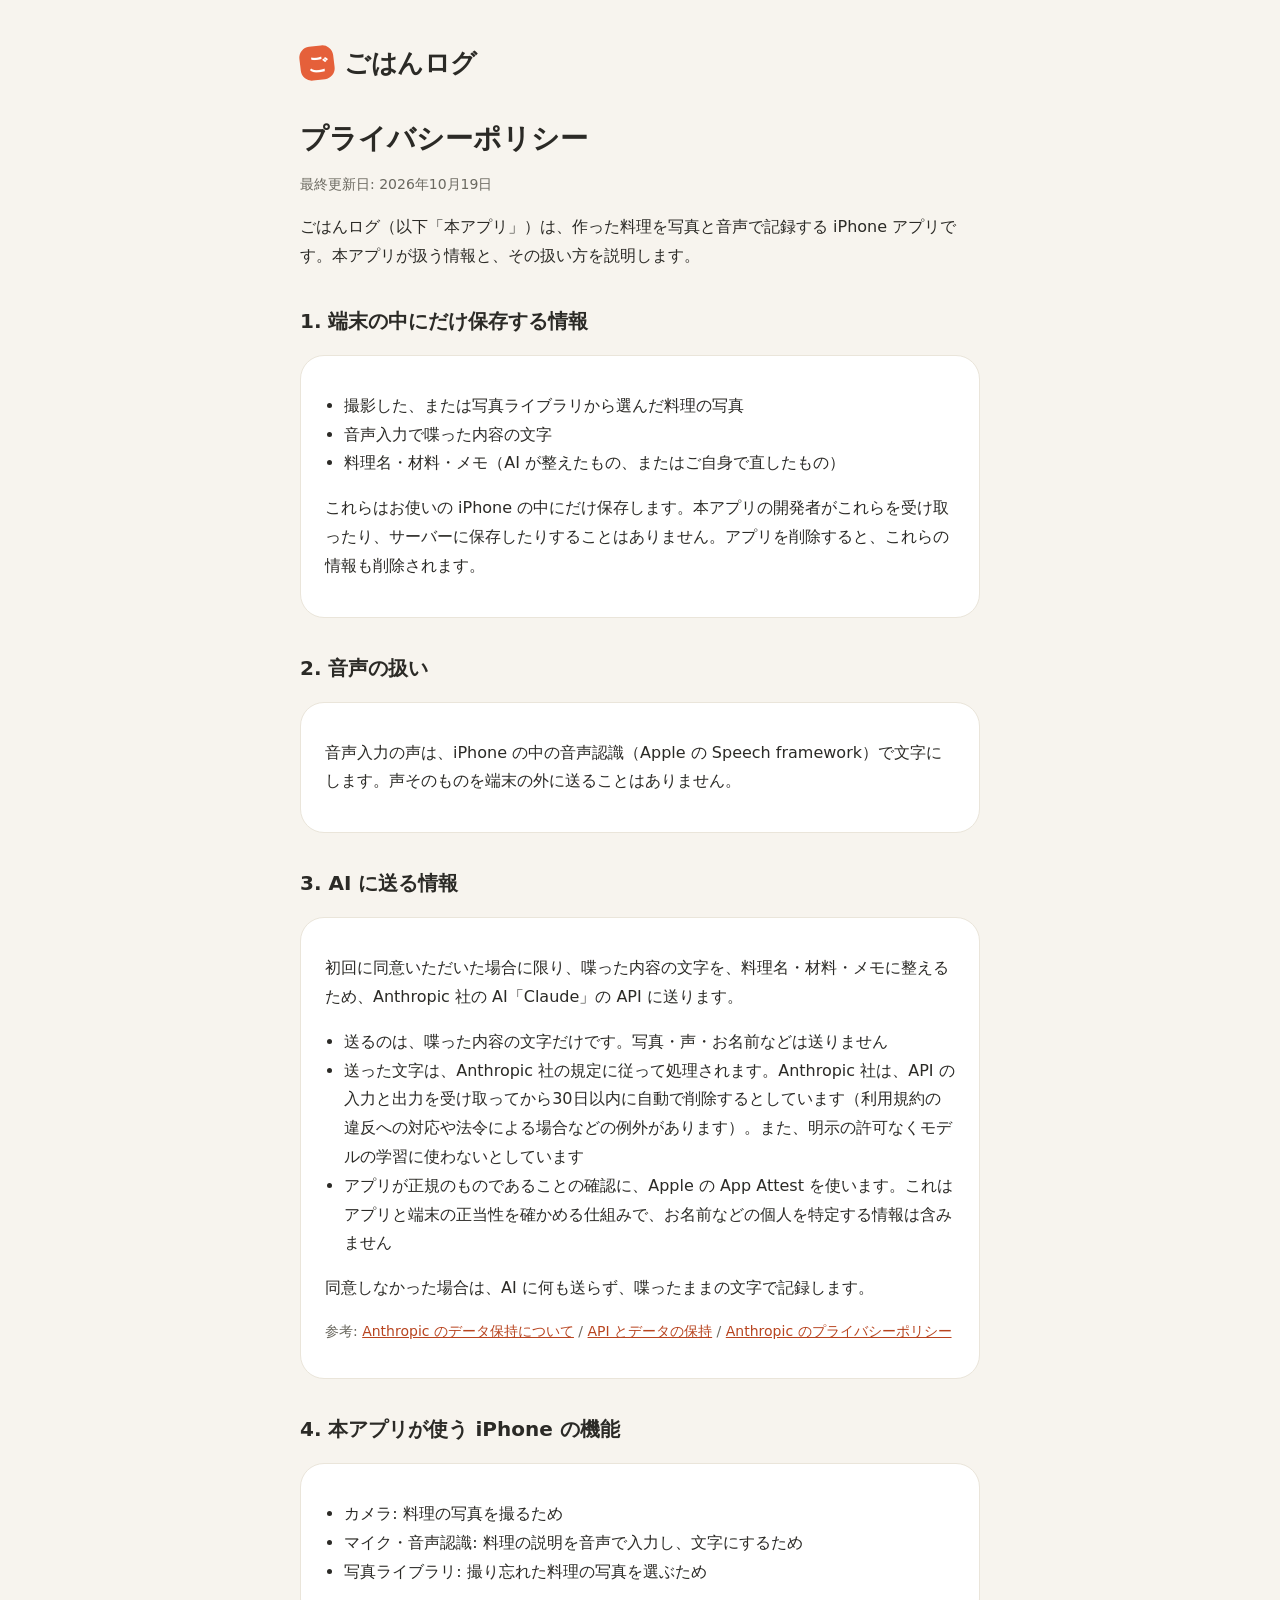
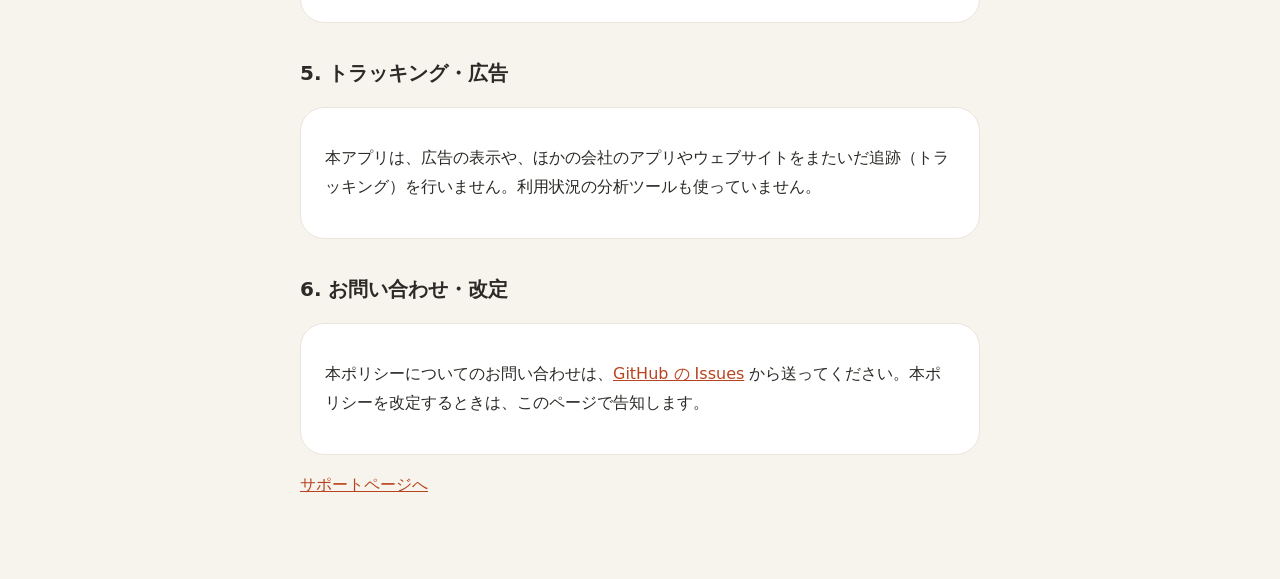
==== privacy.html @ 2d75fbc0 "サポートページとプライバシーポリシーを置く" ====
<!doctype html>
<html lang="ja">
<head>
<meta charset="utf-8">
<meta name="viewport" content="width=device-width, initial-scale=1">
<title>ごはんログ プライバシーポリシー</title>
<link rel="stylesheet" href="style.css">
</head>
<body>
<main>
  <div class="brand"><span class="mark">ご</span>ごはんログ</div>
  <h1>プライバシーポリシー</h1>
  <p class="muted">最終更新日: 2026年10月19日</p>

  <p>ごはんログ（以下「本アプリ」）は、作った料理を写真と音声で記録する iPhone アプリです。本アプリが扱う情報と、その扱い方を説明します。</p>

  <h2>1. 端末の中にだけ保存する情報</h2>
  <div class="card">
    <ul>
      <li>撮影した、または写真ライブラリから選んだ料理の写真</li>
      <li>音声入力で喋った内容の文字</li>
      <li>料理名・材料・メモ（AI が整えたもの、またはご自身で直したもの）</li>
    </ul>
    <p>これらはお使いの iPhone の中にだけ保存します。本アプリの開発者がこれらを受け取ったり、サーバーに保存したりすることはありません。アプリを削除すると、これらの情報も削除されます。</p>
  </div>

  <h2>2. 音声の扱い</h2>
  <div class="card">
    <p>音声入力の声は、iPhone の中の音声認識（Apple の Speech framework）で文字にします。声そのものを端末の外に送ることはありません。</p>
  </div>

  <h2>3. AI に送る情報</h2>
  <div class="card">
    <p>初回に同意いただいた場合に限り、喋った内容の文字を、料理名・材料・メモに整えるため、Anthropic 社の AI「Claude」の API に送ります。</p>
    <ul>
      <li>送るのは、喋った内容の文字だけです。写真・声・お名前などは送りません</li>
      <li>送った文字は、Anthropic 社の規定に従って処理されます。Anthropic 社は、API の入力と出力を受け取ってから30日以内に自動で削除するとしています（利用規約の違反への対応や法令による場合などの例外があります）。また、明示の許可なくモデルの学習に使わないとしています</li>
      <li>アプリが正規のものであることの確認に、Apple の App Attest を使います。これはアプリと端末の正当性を確かめる仕組みで、お名前などの個人を特定する情報は含みません</li>
    </ul>
    <p>同意しなかった場合は、AI に何も送らず、喋ったままの文字で記録します。</p>
    <p class="muted">参考: <a href="https://privacy.claude.com/en/articles/7996866-how-long-does-anthropic-store-my-organizations-data">Anthropic のデータ保持について</a> / <a href="https://platform.claude.com/docs/en/manage-claude/api-and-data-retention">API とデータの保持</a> / <a href="https://www.anthropic.com/legal/privacy">Anthropic のプライバシーポリシー</a></p>
  </div>

  <h2>4. 本アプリが使う iPhone の機能</h2>
  <div class="card">
    <ul>
      <li>カメラ: 料理の写真を撮るため</li>
      <li>マイク・音声認識: 料理の説明を音声で入力し、文字にするため</li>
      <li>写真ライブラリ: 撮り忘れた料理の写真を選ぶため</li>
    </ul>
  </div>

  <h2>5. トラッキング・広告</h2>
  <div class="card">
    <p>本アプリは、広告の表示や、ほかの会社のアプリやウェブサイトをまたいだ追跡（トラッキング）を行いません。利用状況の分析ツールも使っていません。</p>
  </div>

  <h2>6. お問い合わせ・改定</h2>
  <div class="card">
    <p>本ポリシーについてのお問い合わせは、<a href="https://github.com/masa101127/gohan-log-site/issues">GitHub の Issues</a> から送ってください。本ポリシーを改定するときは、このページで告知します。</p>
  </div>

  <p><a href="index.html">サポートページへ</a></p>
</main>
</body>
</html>
---- style.css ----
:root { --bg: #F7F4EE; --surface: #FFFFFF; --line: #EAE5DA; --ink: #2B2A26; --muted: #6B6960; --accent-text: #B8441F; }
* { box-sizing: border-box; }
body { margin: 0; background: var(--bg); color: var(--ink); font-family: "Hiragino Maru Gothic ProN", "Hiragino Sans", system-ui, sans-serif; line-height: 1.8; }
main { max-width: 720px; margin: 0 auto; padding: 40px 20px 64px; }
.brand { display: flex; align-items: center; gap: 10px; font-family: ui-rounded, system-ui, sans-serif; font-weight: 900; font-size: 26px; letter-spacing: -0.5px; }
.mark { width: 34px; height: 34px; border-radius: 11px; background: #E5603A; color: #fff; display: grid; place-items: center; font-size: 20px; transform: rotate(-7deg); }
h1 { font-family: ui-rounded, system-ui, sans-serif; font-weight: 800; font-size: 28px; line-height: 1.4; margin: 32px 0 8px; }
h2 { font-family: ui-rounded, system-ui, sans-serif; font-weight: 800; font-size: 20px; margin: 32px 0 8px; }
.card { background: var(--surface); border: 1px solid var(--line); border-radius: 24px; padding: 20px 24px; margin: 16px 0; }
.muted { color: var(--muted); font-size: 14px; }
a { color: var(--accent-text); }
ul { padding-left: 1.2em; }
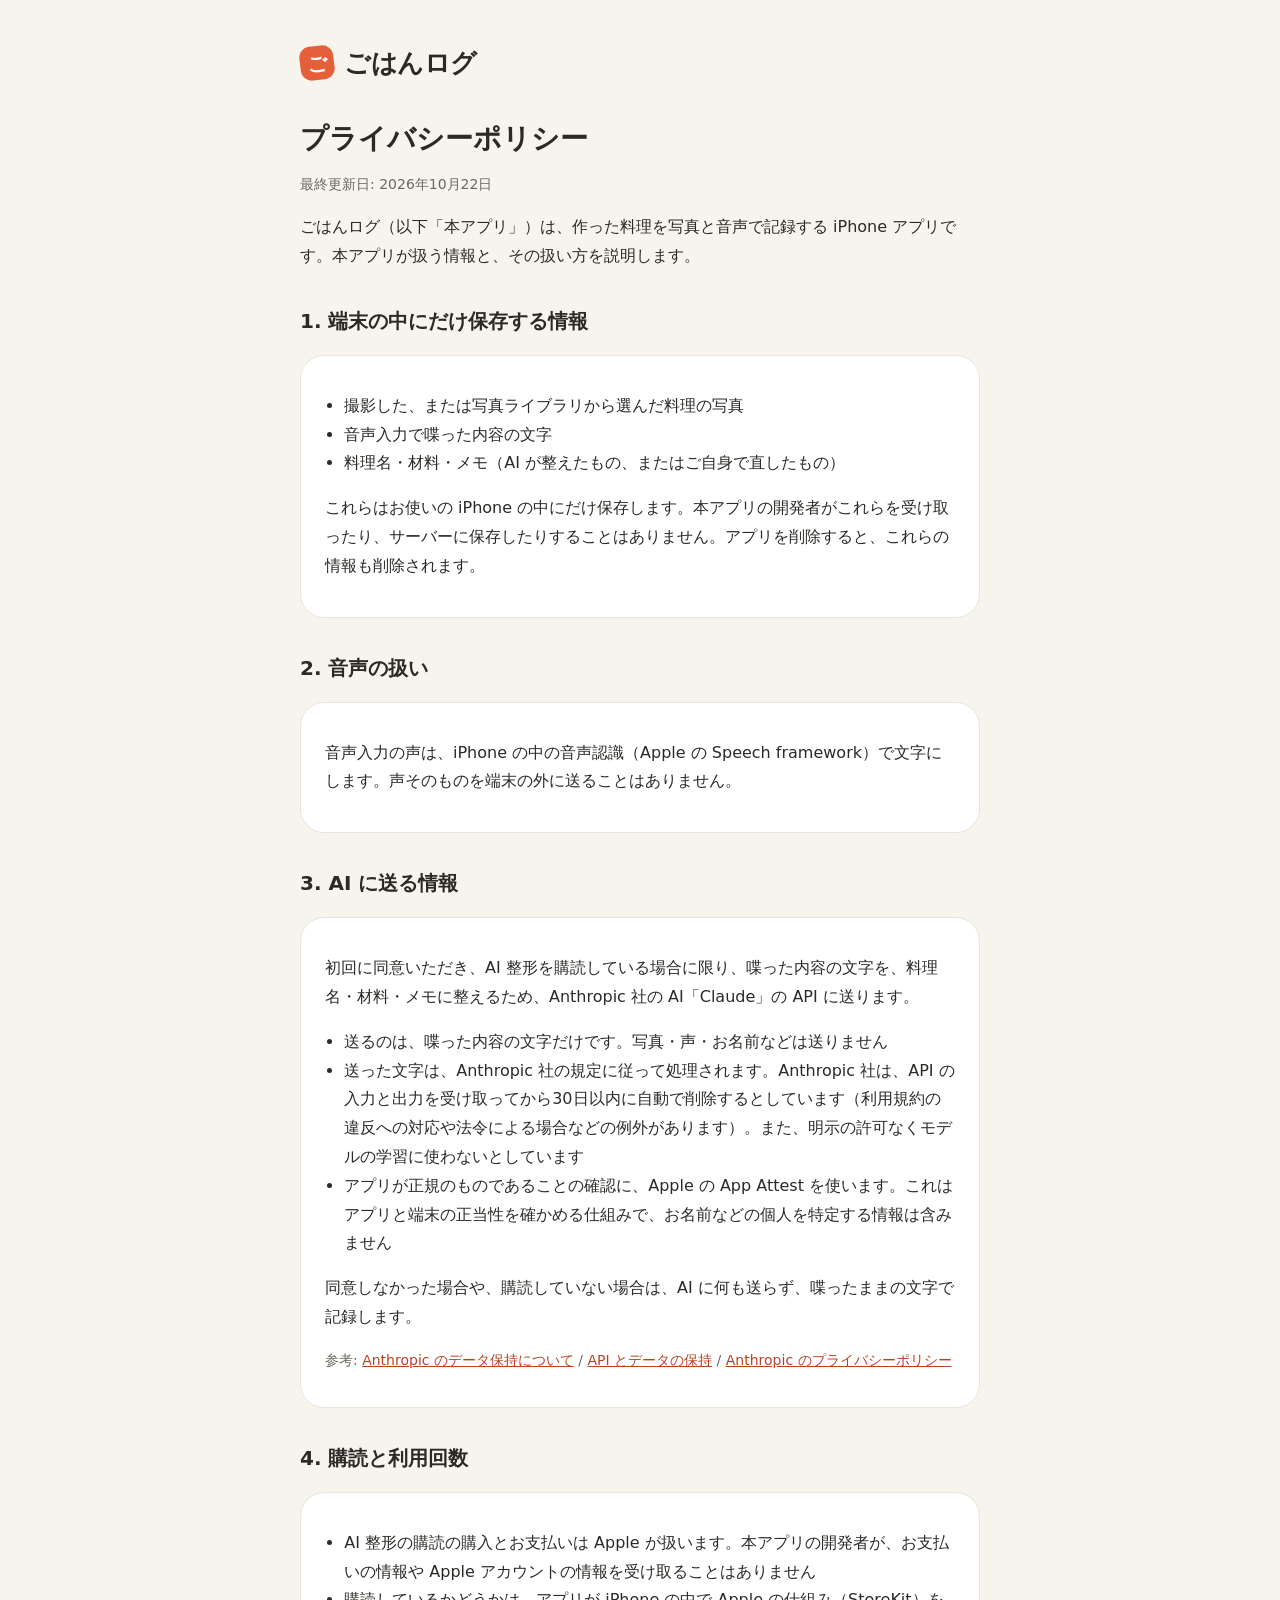
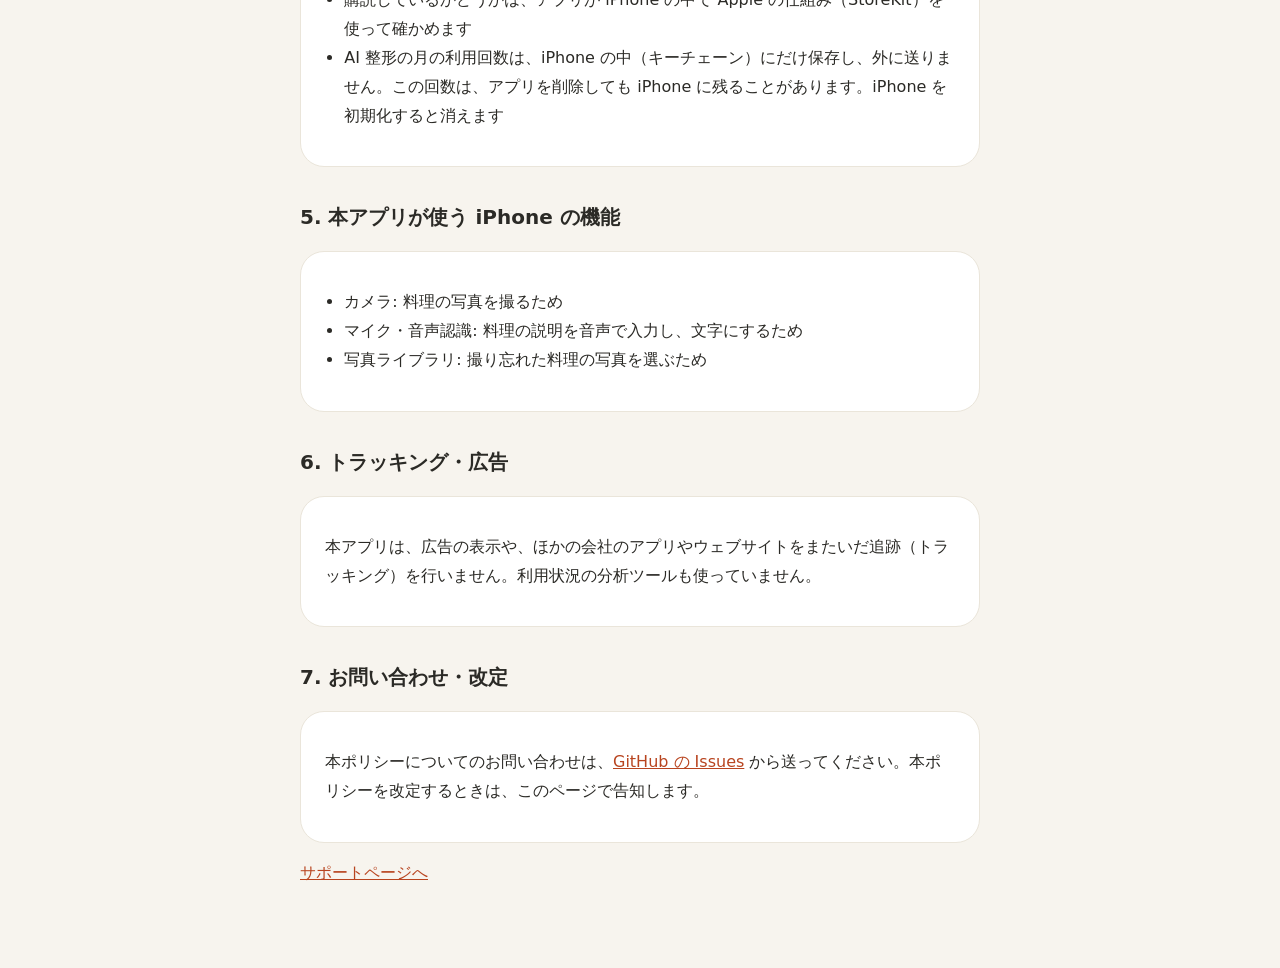
==== commit 47cf6088: "AI 整形の購読について、サポートとプライバシーポリシーに書き足す - サポート: 料金・月100回の数え方・解約と復元の方法・返金の窓口、利用規約へのリンク - プライバシーポリシー: AI に送る" ====
--- a/privacy.html
+++ b/privacy.html
@@ -10,7 +10,7 @@
 <main>
   <div class="brand"><span class="mark">ご</span>ごはんログ</div>
   <h1>プライバシーポリシー</h1>
-  <p class="muted">最終更新日: 2026年10月19日</p>
+  <p class="muted">最終更新日: 2026年10月22日</p>
 
   <p>ごはんログ（以下「本アプリ」）は、作った料理を写真と音声で記録する iPhone アプリです。本アプリが扱う情報と、その扱い方を説明します。</p>
 
@@ -31,17 +31,26 @@
 
   <h2>3. AI に送る情報</h2>
   <div class="card">
-    <p>初回に同意いただいた場合に限り、喋った内容の文字を、料理名・材料・メモに整えるため、Anthropic 社の AI「Claude」の API に送ります。</p>
+    <p>初回に同意いただき、AI 整形を購読している場合に限り、喋った内容の文字を、料理名・材料・メモに整えるため、Anthropic 社の AI「Claude」の API に送ります。</p>
     <ul>
       <li>送るのは、喋った内容の文字だけです。写真・声・お名前などは送りません</li>
       <li>送った文字は、Anthropic 社の規定に従って処理されます。Anthropic 社は、API の入力と出力を受け取ってから30日以内に自動で削除するとしています（利用規約の違反への対応や法令による場合などの例外があります）。また、明示の許可なくモデルの学習に使わないとしています</li>
       <li>アプリが正規のものであることの確認に、Apple の App Attest を使います。これはアプリと端末の正当性を確かめる仕組みで、お名前などの個人を特定する情報は含みません</li>
     </ul>
-    <p>同意しなかった場合は、AI に何も送らず、喋ったままの文字で記録します。</p>
+    <p>同意しなかった場合や、購読していない場合は、AI に何も送らず、喋ったままの文字で記録します。</p>
     <p class="muted">参考: <a href="https://privacy.claude.com/en/articles/7996866-how-long-does-anthropic-store-my-organizations-data">Anthropic のデータ保持について</a> / <a href="https://platform.claude.com/docs/en/manage-claude/api-and-data-retention">API とデータの保持</a> / <a href="https://www.anthropic.com/legal/privacy">Anthropic のプライバシーポリシー</a></p>
   </div>
 
-  <h2>4. 本アプリが使う iPhone の機能</h2>
+  <h2>4. 購読と利用回数</h2>
+  <div class="card">
+    <ul>
+      <li>AI 整形の購読の購入とお支払いは Apple が扱います。本アプリの開発者が、お支払いの情報や Apple アカウントの情報を受け取ることはありません</li>
+      <li>購読しているかどうかは、アプリが iPhone の中で Apple の仕組み（StoreKit）を使って確かめます</li>
+      <li>AI 整形の月の利用回数は、iPhone の中（キーチェーン）にだけ保存し、外に送りません。この回数は、アプリを削除しても iPhone に残ることがあります。iPhone を初期化すると消えます</li>
+    </ul>
+  </div>
+
+  <h2>5. 本アプリが使う iPhone の機能</h2>
   <div class="card">
     <ul>
       <li>カメラ: 料理の写真を撮るため</li>
@@ -50,12 +59,12 @@
     </ul>
   </div>
 
-  <h2>5. トラッキング・広告</h2>
+  <h2>6. トラッキング・広告</h2>
   <div class="card">
     <p>本アプリは、広告の表示や、ほかの会社のアプリやウェブサイトをまたいだ追跡（トラッキング）を行いません。利用状況の分析ツールも使っていません。</p>
   </div>
 
-  <h2>6. お問い合わせ・改定</h2>
+  <h2>7. お問い合わせ・改定</h2>
   <div class="card">
     <p>本ポリシーについてのお問い合わせは、<a href="https://github.com/masa101127/gohan-log-site/issues">GitHub の Issues</a> から送ってください。本ポリシーを改定するときは、このページで告知します。</p>
   </div>
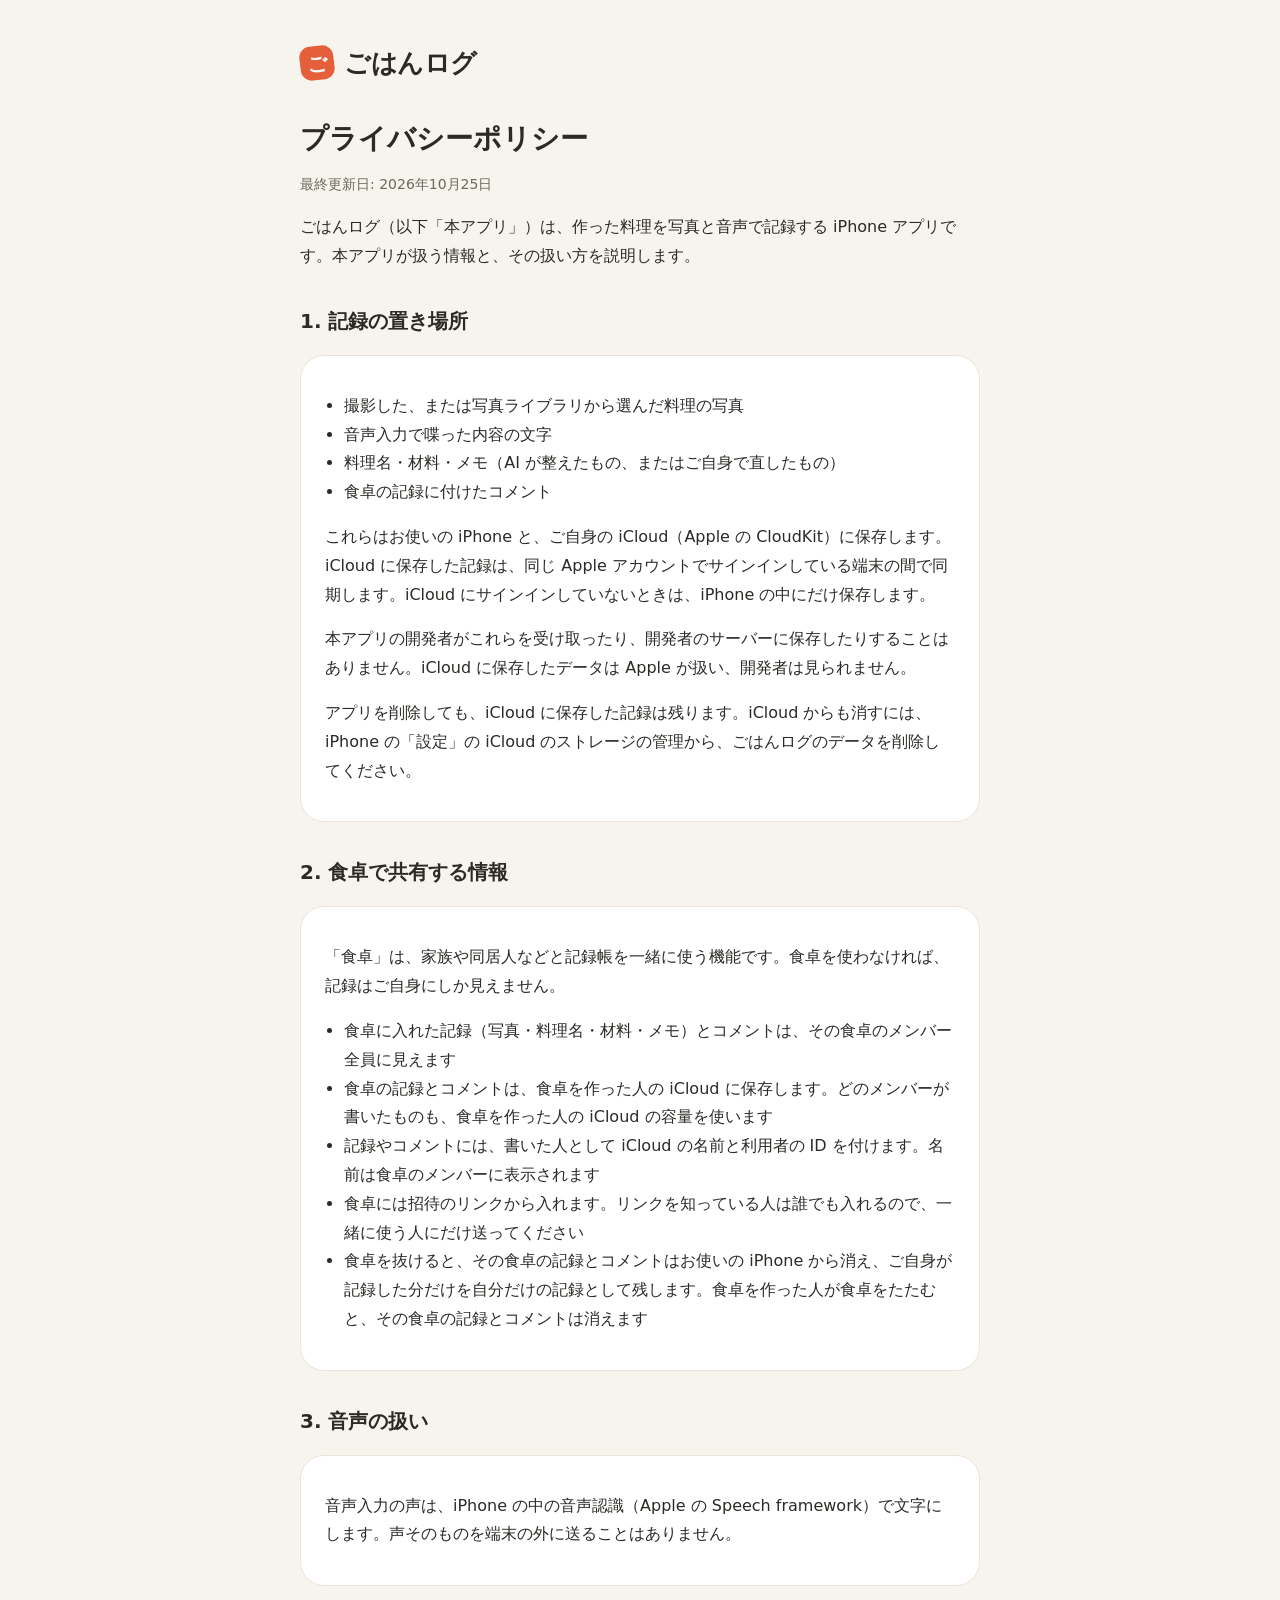
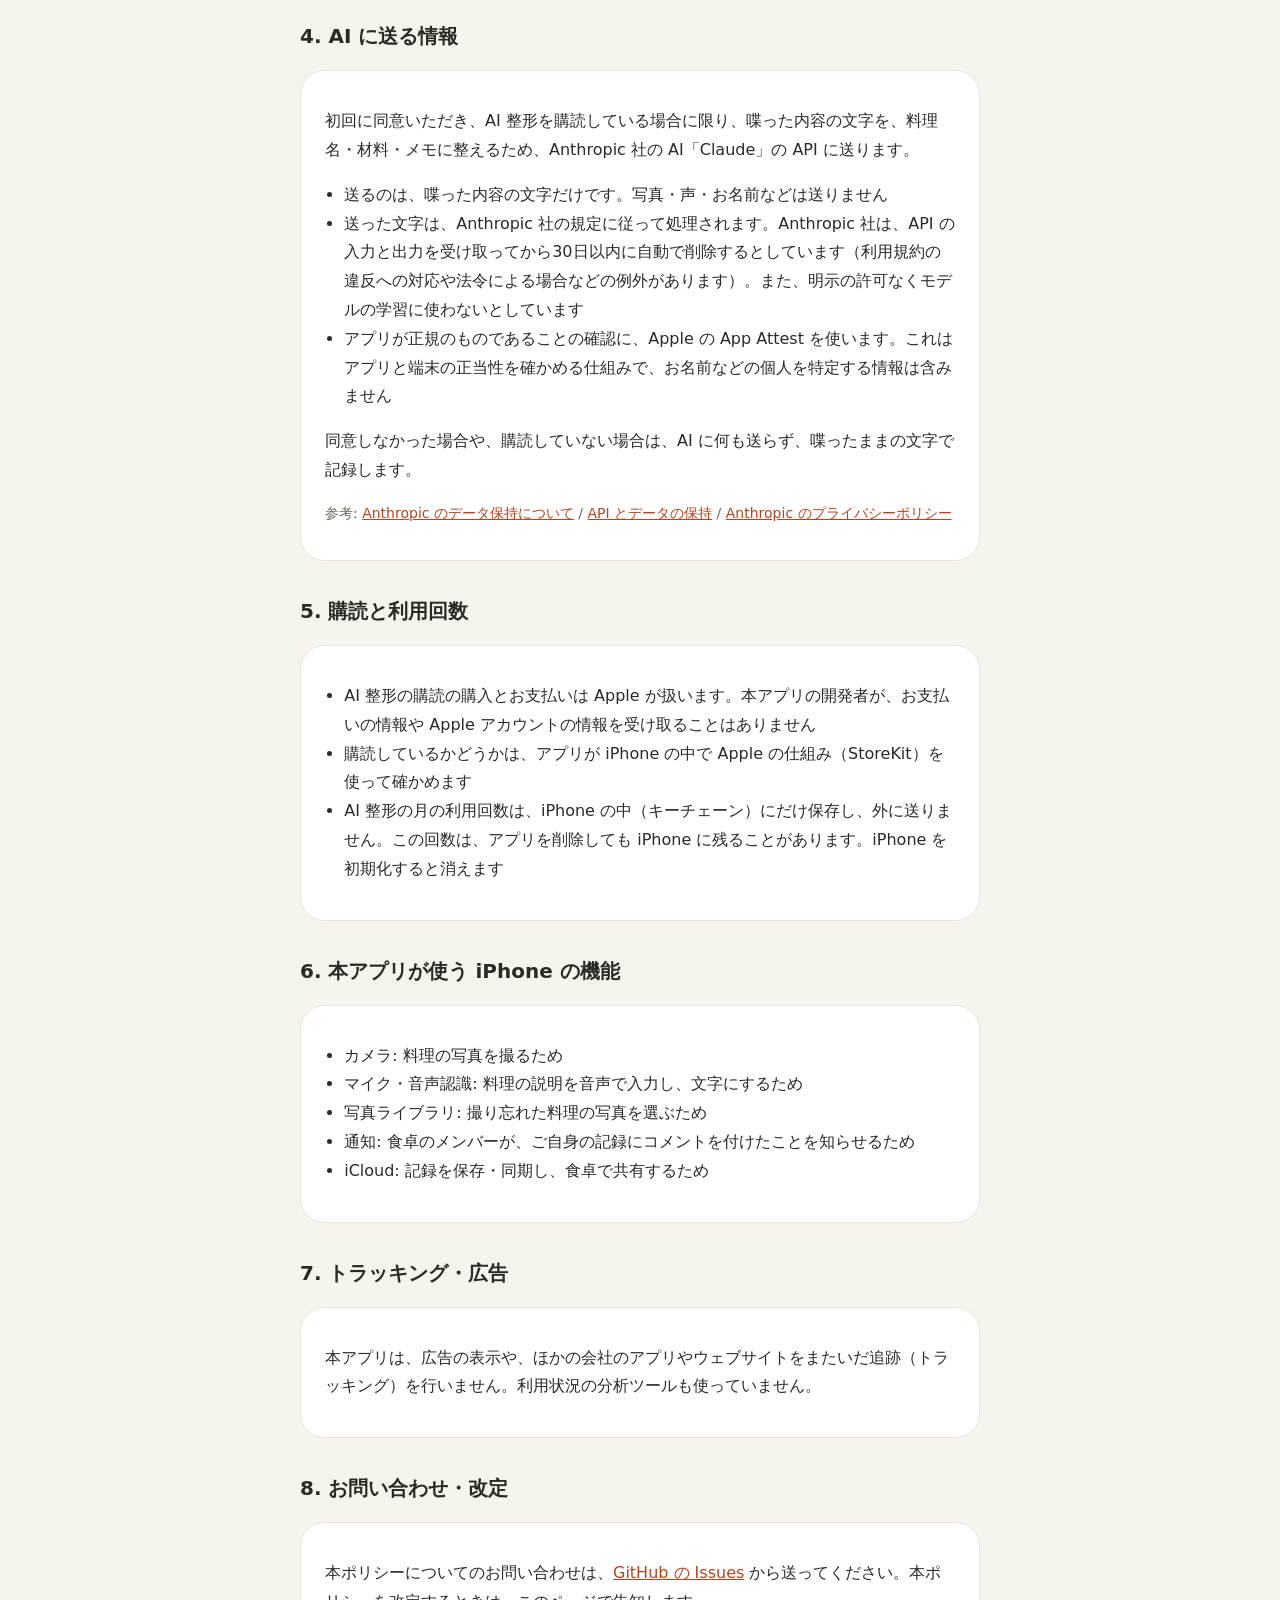
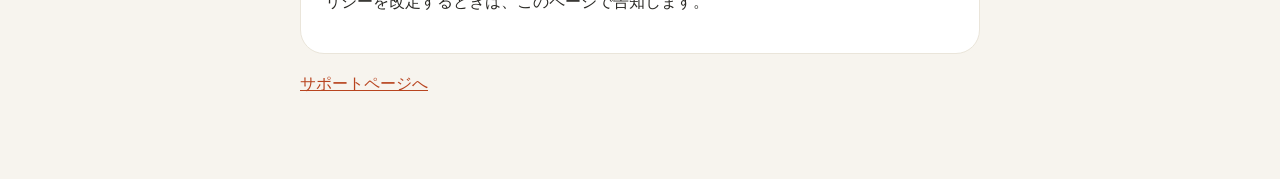
==== commit b3c958d6: "記録の置き場所を iCloud に合わせ、食卓で共有する情報を書く アプリが記録を iCloud（CloudKit）に保存し、「食卓」でメンバーと共有するようになったため。 アプリの同意の画面の文言（" ====
--- a/privacy.html
+++ b/privacy.html
@@ -10,26 +10,41 @@
 <main>
   <div class="brand"><span class="mark">ご</span>ごはんログ</div>
   <h1>プライバシーポリシー</h1>
-  <p class="muted">最終更新日: 2026年10月22日</p>
+  <p class="muted">最終更新日: 2026年10月25日</p>
 
   <p>ごはんログ（以下「本アプリ」）は、作った料理を写真と音声で記録する iPhone アプリです。本アプリが扱う情報と、その扱い方を説明します。</p>
 
-  <h2>1. 端末の中にだけ保存する情報</h2>
+  <h2>1. 記録の置き場所</h2>
   <div class="card">
     <ul>
       <li>撮影した、または写真ライブラリから選んだ料理の写真</li>
       <li>音声入力で喋った内容の文字</li>
       <li>料理名・材料・メモ（AI が整えたもの、またはご自身で直したもの）</li>
+      <li>食卓の記録に付けたコメント</li>
     </ul>
-    <p>これらはお使いの iPhone の中にだけ保存します。本アプリの開発者がこれらを受け取ったり、サーバーに保存したりすることはありません。アプリを削除すると、これらの情報も削除されます。</p>
+    <p>これらはお使いの iPhone と、ご自身の iCloud（Apple の CloudKit）に保存します。iCloud に保存した記録は、同じ Apple アカウントでサインインしている端末の間で同期します。iCloud にサインインしていないときは、iPhone の中にだけ保存します。</p>
+    <p>本アプリの開発者がこれらを受け取ったり、開発者のサーバーに保存したりすることはありません。iCloud に保存したデータは Apple が扱い、開発者は見られません。</p>
+    <p>アプリを削除しても、iCloud に保存した記録は残ります。iCloud からも消すには、iPhone の「設定」の iCloud のストレージの管理から、ごはんログのデータを削除してください。</p>
   </div>
 
-  <h2>2. 音声の扱い</h2>
+  <h2>2. 食卓で共有する情報</h2>
+  <div class="card">
+    <p>「食卓」は、家族や同居人などと記録帳を一緒に使う機能です。食卓を使わなければ、記録はご自身にしか見えません。</p>
+    <ul>
+      <li>食卓に入れた記録（写真・料理名・材料・メモ）とコメントは、その食卓のメンバー全員に見えます</li>
+      <li>食卓の記録とコメントは、食卓を作った人の iCloud に保存します。どのメンバーが書いたものも、食卓を作った人の iCloud の容量を使います</li>
+      <li>記録やコメントには、書いた人として iCloud の名前と利用者の ID を付けます。名前は食卓のメンバーに表示されます</li>
+      <li>食卓には招待のリンクから入れます。リンクを知っている人は誰でも入れるので、一緒に使う人にだけ送ってください</li>
+      <li>食卓を抜けると、その食卓の記録とコメントはお使いの iPhone から消え、ご自身が記録した分だけを自分だけの記録として残します。食卓を作った人が食卓をたたむと、その食卓の記録とコメントは消えます</li>
+    </ul>
+  </div>
+
+  <h2>3. 音声の扱い</h2>
   <div class="card">
     <p>音声入力の声は、iPhone の中の音声認識（Apple の Speech framework）で文字にします。声そのものを端末の外に送ることはありません。</p>
   </div>
 
-  <h2>3. AI に送る情報</h2>
+  <h2>4. AI に送る情報</h2>
   <div class="card">
     <p>初回に同意いただき、AI 整形を購読している場合に限り、喋った内容の文字を、料理名・材料・メモに整えるため、Anthropic 社の AI「Claude」の API に送ります。</p>
     <ul>
@@ -41,7 +56,7 @@
     <p class="muted">参考: <a href="https://privacy.claude.com/en/articles/7996866-how-long-does-anthropic-store-my-organizations-data">Anthropic のデータ保持について</a> / <a href="https://platform.claude.com/docs/en/manage-claude/api-and-data-retention">API とデータの保持</a> / <a href="https://www.anthropic.com/legal/privacy">Anthropic のプライバシーポリシー</a></p>
   </div>
 
-  <h2>4. 購読と利用回数</h2>
+  <h2>5. 購読と利用回数</h2>
   <div class="card">
     <ul>
       <li>AI 整形の購読の購入とお支払いは Apple が扱います。本アプリの開発者が、お支払いの情報や Apple アカウントの情報を受け取ることはありません</li>
@@ -50,21 +65,23 @@
     </ul>
   </div>
 
-  <h2>5. 本アプリが使う iPhone の機能</h2>
+  <h2>6. 本アプリが使う iPhone の機能</h2>
   <div class="card">
     <ul>
       <li>カメラ: 料理の写真を撮るため</li>
       <li>マイク・音声認識: 料理の説明を音声で入力し、文字にするため</li>
       <li>写真ライブラリ: 撮り忘れた料理の写真を選ぶため</li>
+      <li>通知: 食卓のメンバーが、ご自身の記録にコメントを付けたことを知らせるため</li>
+      <li>iCloud: 記録を保存・同期し、食卓で共有するため</li>
     </ul>
   </div>
 
-  <h2>6. トラッキング・広告</h2>
+  <h2>7. トラッキング・広告</h2>
   <div class="card">
     <p>本アプリは、広告の表示や、ほかの会社のアプリやウェブサイトをまたいだ追跡（トラッキング）を行いません。利用状況の分析ツールも使っていません。</p>
   </div>
 
-  <h2>7. お問い合わせ・改定</h2>
+  <h2>8. お問い合わせ・改定</h2>
   <div class="card">
     <p>本ポリシーについてのお問い合わせは、<a href="https://github.com/masa101127/gohan-log-site/issues">GitHub の Issues</a> から送ってください。本ポリシーを改定するときは、このページで告知します。</p>
   </div>
